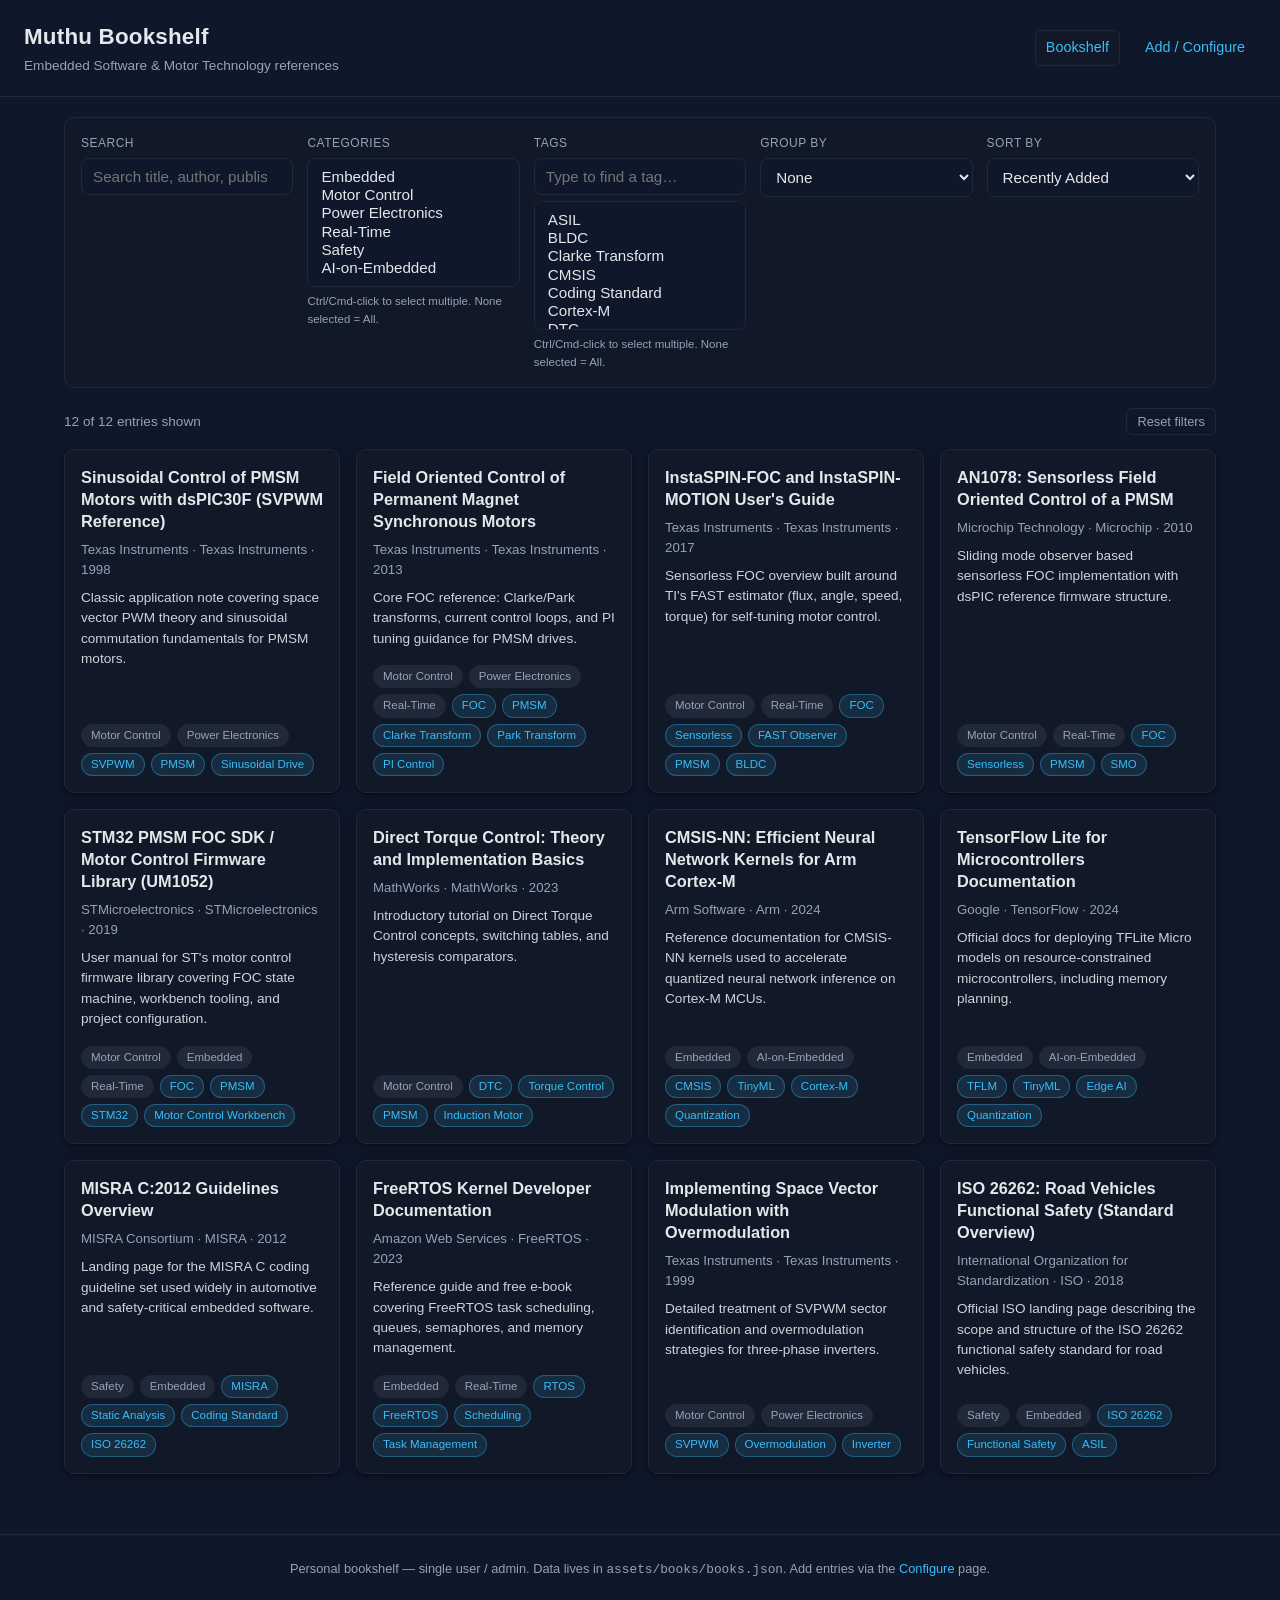
==== pages/bookshelf.html @ e0b72f69 "Initial bookshelf app: pages, css, js, seed data" ====
<!DOCTYPE html>
<html lang="en">
<head>
  <meta charset="UTF-8" />
  <meta name="viewport" content="width=device-width, initial-scale=1.0" />
  <title>Bookshelf — Embedded &amp; Motor Technology</title>
  <meta name="description" content="Personal bookshelf of embedded software and motor control references." />
  <link rel="stylesheet" href="../css/bookshelf.css" />
</head>
<body>
  <a class="skip-link" href="#main-content">Skip to content</a>

  <header class="page-header">
    <div>
      <h1>Muthu Bookshelf</h1>
      <div class="subtitle">Embedded Software &amp; Motor Technology references</div>
    </div>
    <nav class="header-nav" aria-label="Primary">
      <a href="bookshelf.html" class="active">Bookshelf</a>
      <a href="books-config.html">Add / Configure</a>
    </nav>
  </header>

  <main id="main-content">
    <section class="controls" aria-label="Search and filter controls">
      <div class="control-group">
        <label for="search-input">Search</label>
        <input
          type="search"
          id="search-input"
          placeholder="Search title, author, publisher, tags…"
          autocomplete="off"
        />
      </div>

      <div class="control-group">
        <label for="category-filter">Categories</label>
        <select id="category-filter" multiple size="6" aria-describedby="category-hint">
          <option value="Embedded">Embedded</option>
          <option value="Motor Control">Motor Control</option>
          <option value="Power Electronics">Power Electronics</option>
          <option value="Real-Time">Real-Time</option>
          <option value="Safety">Safety</option>
          <option value="AI-on-Embedded">AI-on-Embedded</option>
        </select>
        <span class="hint" id="category-hint">Ctrl/Cmd-click to select multiple. None selected = All.</span>
      </div>

      <div class="control-group">
        <label for="tag-filter">Tags</label>
        <input
          type="text"
          id="tag-typeahead"
          placeholder="Type to find a tag…"
          autocomplete="off"
          aria-describedby="tag-hint"
        />
        <select id="tag-filter" multiple size="6"></select>
        <span class="hint" id="tag-hint">Ctrl/Cmd-click to select multiple. None selected = All.</span>
      </div>

      <div class="control-group">
        <label for="group-by">Group by</label>
        <select id="group-by">
          <option value="none">None</option>
          <option value="year">Year</option>
          <option value="category">Category</option>
        </select>
      </div>

      <div class="control-group">
        <label for="sort-by">Sort by</label>
        <select id="sort-by">
          <option value="recent">Recently Added</option>
          <option value="title">Title (A→Z)</option>
          <option value="year">Year (newest first)</option>
        </select>
      </div>
    </section>

    <div class="results-meta">
      <span id="results-count" aria-live="polite">Loading…</span>
      <button type="button" id="reset-filters-btn">Reset filters</button>
    </div>

    <div id="results-container" aria-live="polite" aria-atomic="false">
      <div class="state-message" id="initial-loading-message">
        <strong>Loading bookshelf…</strong>
        Fetching assets/books/books.json
      </div>
    </div>
  </main>

  <footer class="site-footer">
    Personal bookshelf — single user / admin. Data lives in
    <code>assets/books/books.json</code>. Add entries via the
    <a href="books-config.html">Configure</a> page.
  </footer>

  <script src="../js/bookshelf.js"></script>
</body>
</html>
---- css/bookshelf.css ----
/* ==========================================================================
   Bookshelf - Dark Theme Stylesheet
   Shared by pages/bookshelf.html and pages/books-config.html
   ========================================================================== */

:root {
  --bg: #0f172a;
  --card: #111827;
  --border: #1f2937;
  --text: #e5e7eb;
  --muted: #94a3b8;
  --accent: #38bdf8;
  --accent-dark: #0284c7;
  --danger: #f87171;
  --success: #4ade80;
  --radius: 10px;
  --shadow: 0 1px 3px rgba(0, 0, 0, 0.4), 0 4px 14px rgba(0, 0, 0, 0.25);
}

* {
  box-sizing: border-box;
}

html, body {
  margin: 0;
  padding: 0;
}

body {
  background-color: var(--bg);
  color: var(--text);
  font-family: "Segoe UI", Roboto, Helvetica, Arial, sans-serif;
  line-height: 1.5;
  min-height: 100vh;
}

a {
  color: var(--accent);
  text-decoration: none;
}

a:hover,
a:focus {
  text-decoration: underline;
}

/* Focus visibility for accessibility */
a:focus-visible,
button:focus-visible,
input:focus-visible,
select:focus-visible,
textarea:focus-visible,
[tabindex]:focus-visible {
  outline: 3px solid var(--accent);
  outline-offset: 2px;
}

.skip-link {
  position: absolute;
  left: -999px;
  top: 0;
  background: var(--accent);
  color: #00131a;
  padding: 8px 12px;
  border-radius: 6px;
  z-index: 100;
}

.skip-link:focus {
  left: 8px;
  top: 8px;
}

/* ---------------- Layout shell ---------------- */

.page-header {
  border-bottom: 1px solid var(--border);
  padding: 20px 24px;
  display: flex;
  flex-wrap: wrap;
  align-items: center;
  justify-content: space-between;
  gap: 12px;
}

.page-header h1 {
  margin: 0;
  font-size: 1.4rem;
  font-weight: 600;
  letter-spacing: 0.2px;
}

.page-header .subtitle {
  color: var(--muted);
  font-size: 0.85rem;
  margin-top: 2px;
}

.header-nav {
  display: flex;
  gap: 14px;
  font-size: 0.9rem;
}

.header-nav a {
  padding: 6px 10px;
  border-radius: 6px;
  border: 1px solid transparent;
}

.header-nav a.active,
.header-nav a:hover {
  border-color: var(--border);
  background: var(--card);
  text-decoration: none;
}

main {
  max-width: 1200px;
  margin: 0 auto;
  padding: 20px 24px 60px;
}

footer.site-footer {
  text-align: center;
  color: var(--muted);
  font-size: 0.8rem;
  padding: 24px;
  border-top: 1px solid var(--border);
}

/* ---------------- Controls / filter bar ---------------- */

.controls {
  background: var(--card);
  border: 1px solid var(--border);
  border-radius: var(--radius);
  padding: 16px;
  margin-bottom: 20px;
  display: grid;
  gap: 14px;
  grid-template-columns: repeat(auto-fit, minmax(200px, 1fr));
}

.control-group {
  display: flex;
  flex-direction: column;
  gap: 6px;
  min-width: 0;
}

.control-group label {
  font-size: 0.75rem;
  text-transform: uppercase;
  letter-spacing: 0.5px;
  color: var(--muted);
}

input[type="text"],
input[type="search"],
input[type="number"],
input[type="url"],
input[type="password"],
select,
textarea {
  background: var(--bg);
  border: 1px solid var(--border);
  color: var(--text);
  border-radius: 8px;
  padding: 9px 11px;
  font-size: 0.95rem;
  font-family: inherit;
  width: 100%;
}

select[multiple] {
  min-height: 110px;
}

textarea {
  resize: vertical;
  min-height: 70px;
}

.control-group .hint {
  font-size: 0.72rem;
  color: var(--muted);
}

.results-meta {
  display: flex;
  justify-content: space-between;
  align-items: baseline;
  flex-wrap: wrap;
  gap: 8px;
  margin-bottom: 14px;
  color: var(--muted);
  font-size: 0.85rem;
}

.results-meta button {
  background: transparent;
  border: 1px solid var(--border);
  color: var(--muted);
  border-radius: 6px;
  padding: 5px 10px;
  cursor: pointer;
  font-size: 0.8rem;
}

.results-meta button:hover {
  color: var(--text);
  border-color: var(--accent);
}

/* ---------------- Cards / grid ---------------- */

.group-heading {
  font-size: 1rem;
  color: var(--accent);
  margin: 28px 0 12px;
  padding-bottom: 6px;
  border-bottom: 1px solid var(--border);
}

.group-heading:first-of-type {
  margin-top: 8px;
}

.book-grid {
  display: grid;
  grid-template-columns: repeat(auto-fill, minmax(260px, 1fr));
  gap: 16px;
}

.book-card {
  background: var(--card);
  border: 1px solid var(--border);
  border-radius: var(--radius);
  padding: 16px;
  box-shadow: var(--shadow);
  display: flex;
  flex-direction: column;
  gap: 8px;
  min-height: 100%;
}

.book-card h3 {
  margin: 0;
  font-size: 1.02rem;
  line-height: 1.35;
}

.book-card h3 a {
  color: var(--text);
}

.book-card h3 a:hover,
.book-card h3 a:focus {
  color: var(--accent);
}

.book-meta-line {
  color: var(--muted);
  font-size: 0.83rem;
}

.book-notes {
  font-size: 0.85rem;
  color: var(--text);
  opacity: 0.9;
  margin: 0;
}

.tag-row {
  display: flex;
  flex-wrap: wrap;
  gap: 6px;
  margin-top: auto;
  padding-top: 8px;
}

.tag-chip {
  background: rgba(56, 189, 248, 0.12);
  color: var(--accent);
  border: 1px solid rgba(56, 189, 248, 0.35);
  border-radius: 999px;
  padding: 2px 9px;
  font-size: 0.72rem;
  white-space: nowrap;
}

.category-chip {
  background: rgba(148, 163, 184, 0.12);
  color: var(--muted);
  border: 1px solid var(--border);
  border-radius: 999px;
  padding: 2px 9px;
  font-size: 0.72rem;
  white-space: nowrap;
}

.book-card .card-footer-link {
  font-size: 0.8rem;
  color: var(--accent);
}

/* ---------------- States ---------------- */

.state-message {
  text-align: center;
  padding: 50px 20px;
  color: var(--muted);
  border: 1px dashed var(--border);
  border-radius: var(--radius);
  background: var(--card);
}

.state-message.error {
  color: var(--danger);
  border-color: rgba(248, 113, 113, 0.4);
}

.state-message strong {
  display: block;
  color: var(--text);
  font-size: 1rem;
  margin-bottom: 6px;
}

/* ---------------- Buttons ---------------- */

.btn {
  display: inline-flex;
  align-items: center;
  justify-content: center;
  gap: 6px;
  background: var(--accent);
  color: #00131a;
  border: none;
  border-radius: 8px;
  padding: 10px 16px;
  font-size: 0.92rem;
  font-weight: 600;
  cursor: pointer;
}

.btn:hover {
  background: var(--accent-dark);
}

.btn.secondary {
  background: transparent;
  color: var(--text);
  border: 1px solid var(--border);
}

.btn.secondary:hover {
  border-color: var(--accent);
  color: var(--accent);
}

.btn.danger {
  background: var(--danger);
  color: #200505;
}

.btn[disabled] {
  opacity: 0.5;
  cursor: not-allowed;
}

/* ---------------- Form (config page) ---------------- */

.form-card {
  background: var(--card);
  border: 1px solid var(--border);
  border-radius: var(--radius);
  padding: 22px;
  margin-bottom: 24px;
}

.form-card h2 {
  margin-top: 0;
  font-size: 1.1rem;
}

.form-grid {
  display: grid;
  grid-template-columns: repeat(auto-fit, minmax(220px, 1fr));
  gap: 14px;
}

.form-grid .full-width {
  grid-column: 1 / -1;
}

.field-error {
  color: var(--danger);
  font-size: 0.78rem;
  min-height: 1em;
}

.chips-helper {
  display: flex;
  flex-wrap: wrap;
  gap: 6px;
  margin-top: 6px;
}

.chips-helper button {
  background: var(--bg);
  border: 1px solid var(--border);
  color: var(--muted);
  border-radius: 999px;
  padding: 4px 10px;
  font-size: 0.75rem;
  cursor: pointer;
}

.chips-helper button:hover {
  border-color: var(--accent);
  color: var(--accent);
}

.form-actions {
  display: flex;
  gap: 10px;
  flex-wrap: wrap;
  margin-top: 18px;
}

.snippet-box {
  background: var(--bg);
  border: 1px solid var(--border);
  border-radius: 8px;
  padding: 14px;
  font-family: "SFMono-Regular", Consolas, "Liberation Mono", Menlo, monospace;
  font-size: 0.82rem;
  white-space: pre-wrap;
  word-break: break-word;
  max-height: 320px;
  overflow: auto;
}

.notice {
  border-radius: 8px;
  padding: 12px 14px;
  font-size: 0.85rem;
  margin: 10px 0;
  border: 1px solid var(--border);
}

.notice.warn {
  border-color: rgba(248, 113, 113, 0.4);
  color: #fecaca;
  background: rgba(248, 113, 113, 0.08);
}

.notice.info {
  border-color: rgba(56, 189, 248, 0.35);
  color: #bae6fd;
  background: rgba(56, 189, 248, 0.06);
}

.notice.success {
  border-color: rgba(74, 222, 128, 0.4);
  color: #bbf7d0;
  background: rgba(74, 222, 128, 0.07);
}

details.advanced-panel {
  border: 1px solid var(--border);
  border-radius: var(--radius);
  background: var(--card);
  padding: 14px 16px;
}

details.advanced-panel summary {
  cursor: pointer;
  font-weight: 600;
  color: var(--accent);
}

.api-status-log {
  font-family: monospace;
  font-size: 0.78rem;
  background: var(--bg);
  border: 1px solid var(--border);
  border-radius: 8px;
  padding: 10px 12px;
  margin-top: 10px;
  max-height: 160px;
  overflow: auto;
  color: var(--muted);
}

.visually-hidden {
  position: absolute;
  width: 1px;
  height: 1px;
  overflow: hidden;
  clip: rect(0 0 0 0);
  white-space: nowrap;
}

/* ---------------- Responsive ---------------- */

@media (max-width: 480px) {
  .page-header {
    padding: 16px;
  }

  main {
    padding: 16px 14px 50px;
  }

  .book-grid {
    grid-template-columns: 1fr;
  }

  .controls {
    grid-template-columns: 1fr;
  }

  .form-actions {
    flex-direction: column;
  }

  .form-actions .btn {
    width: 100%;
  }
}
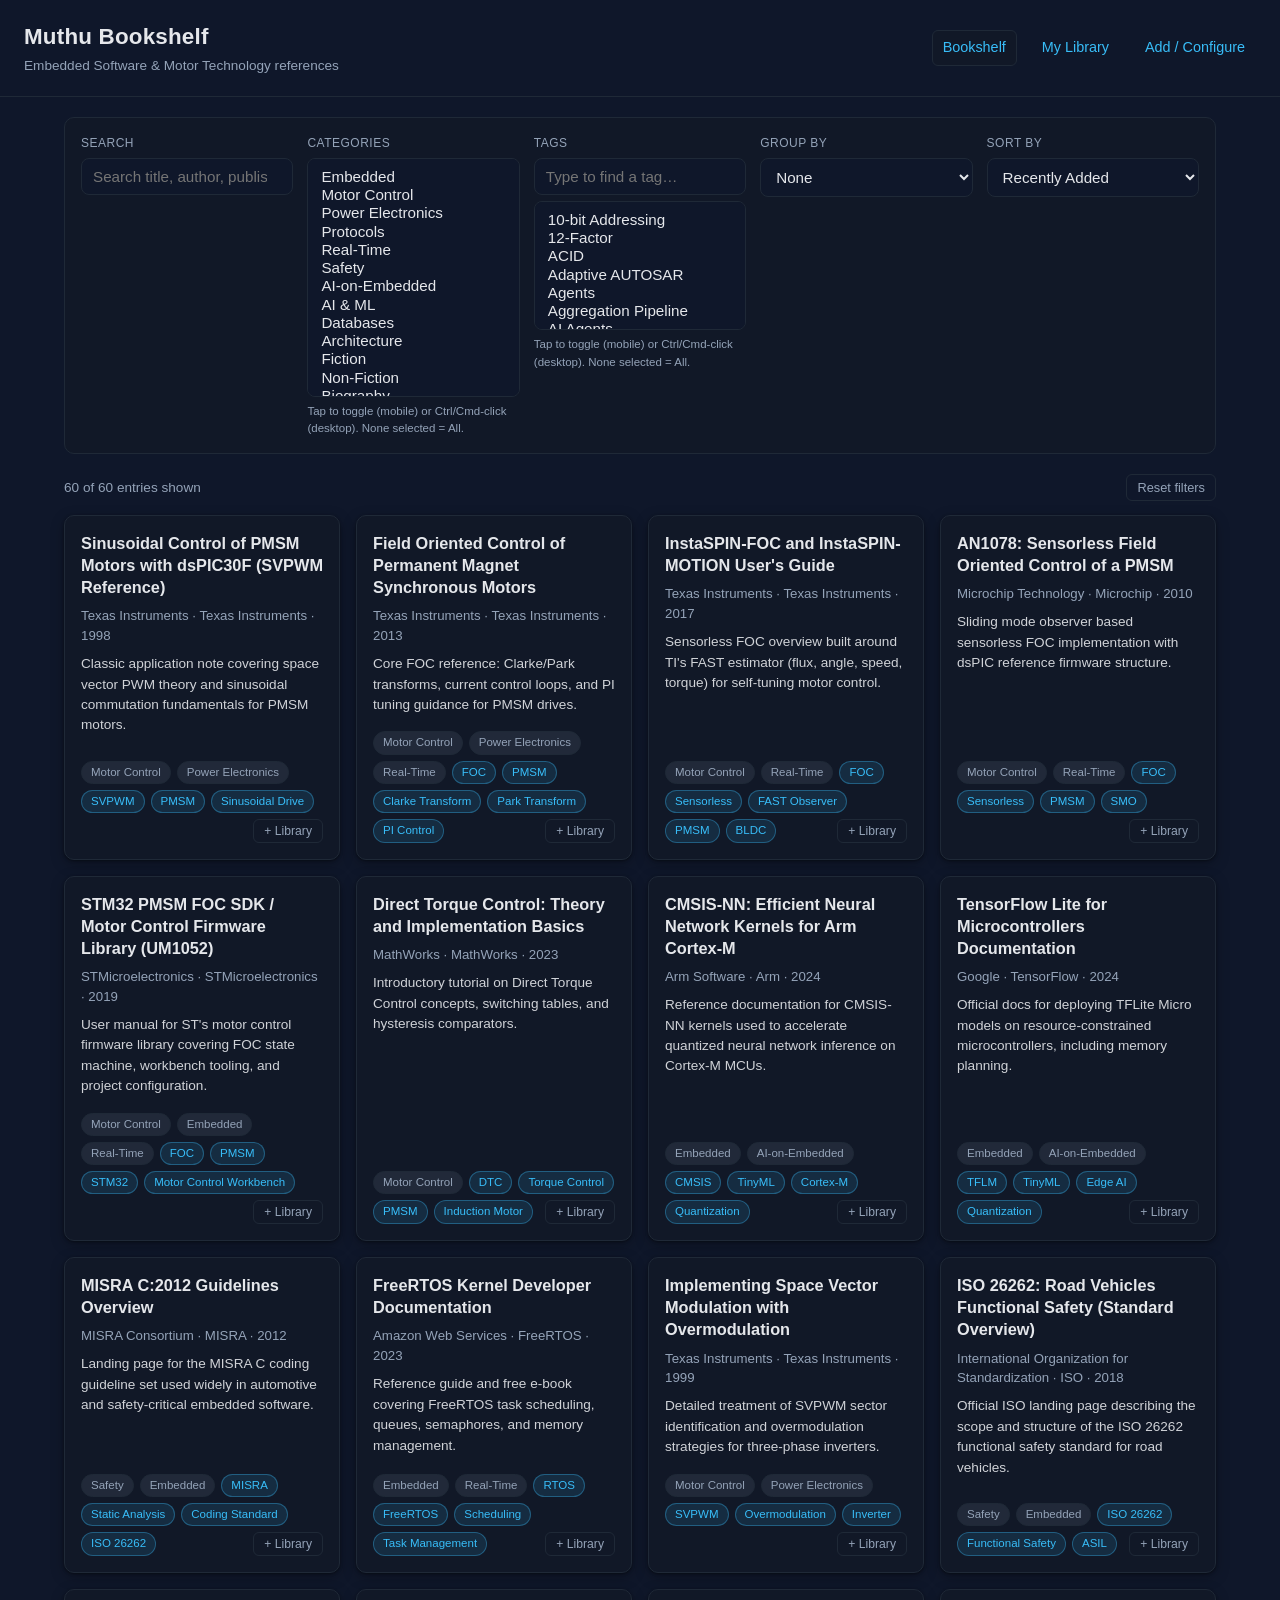
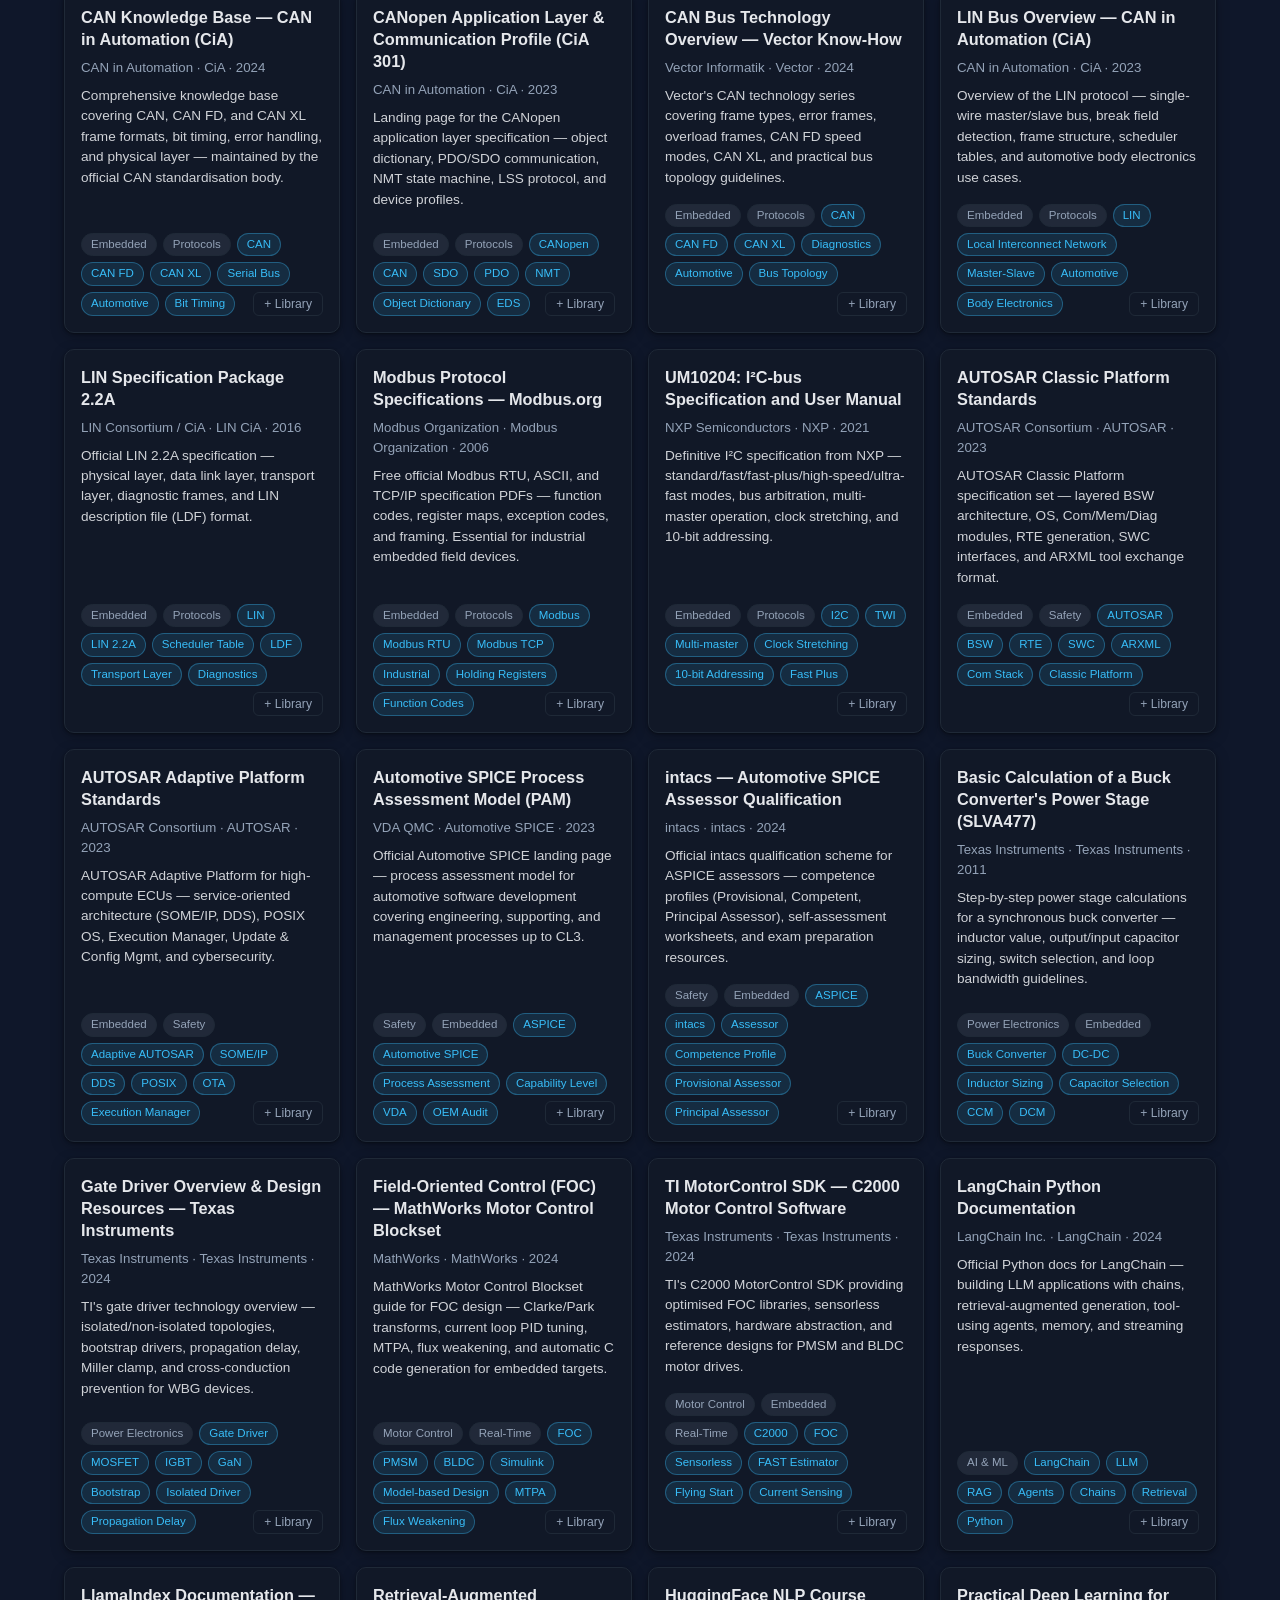
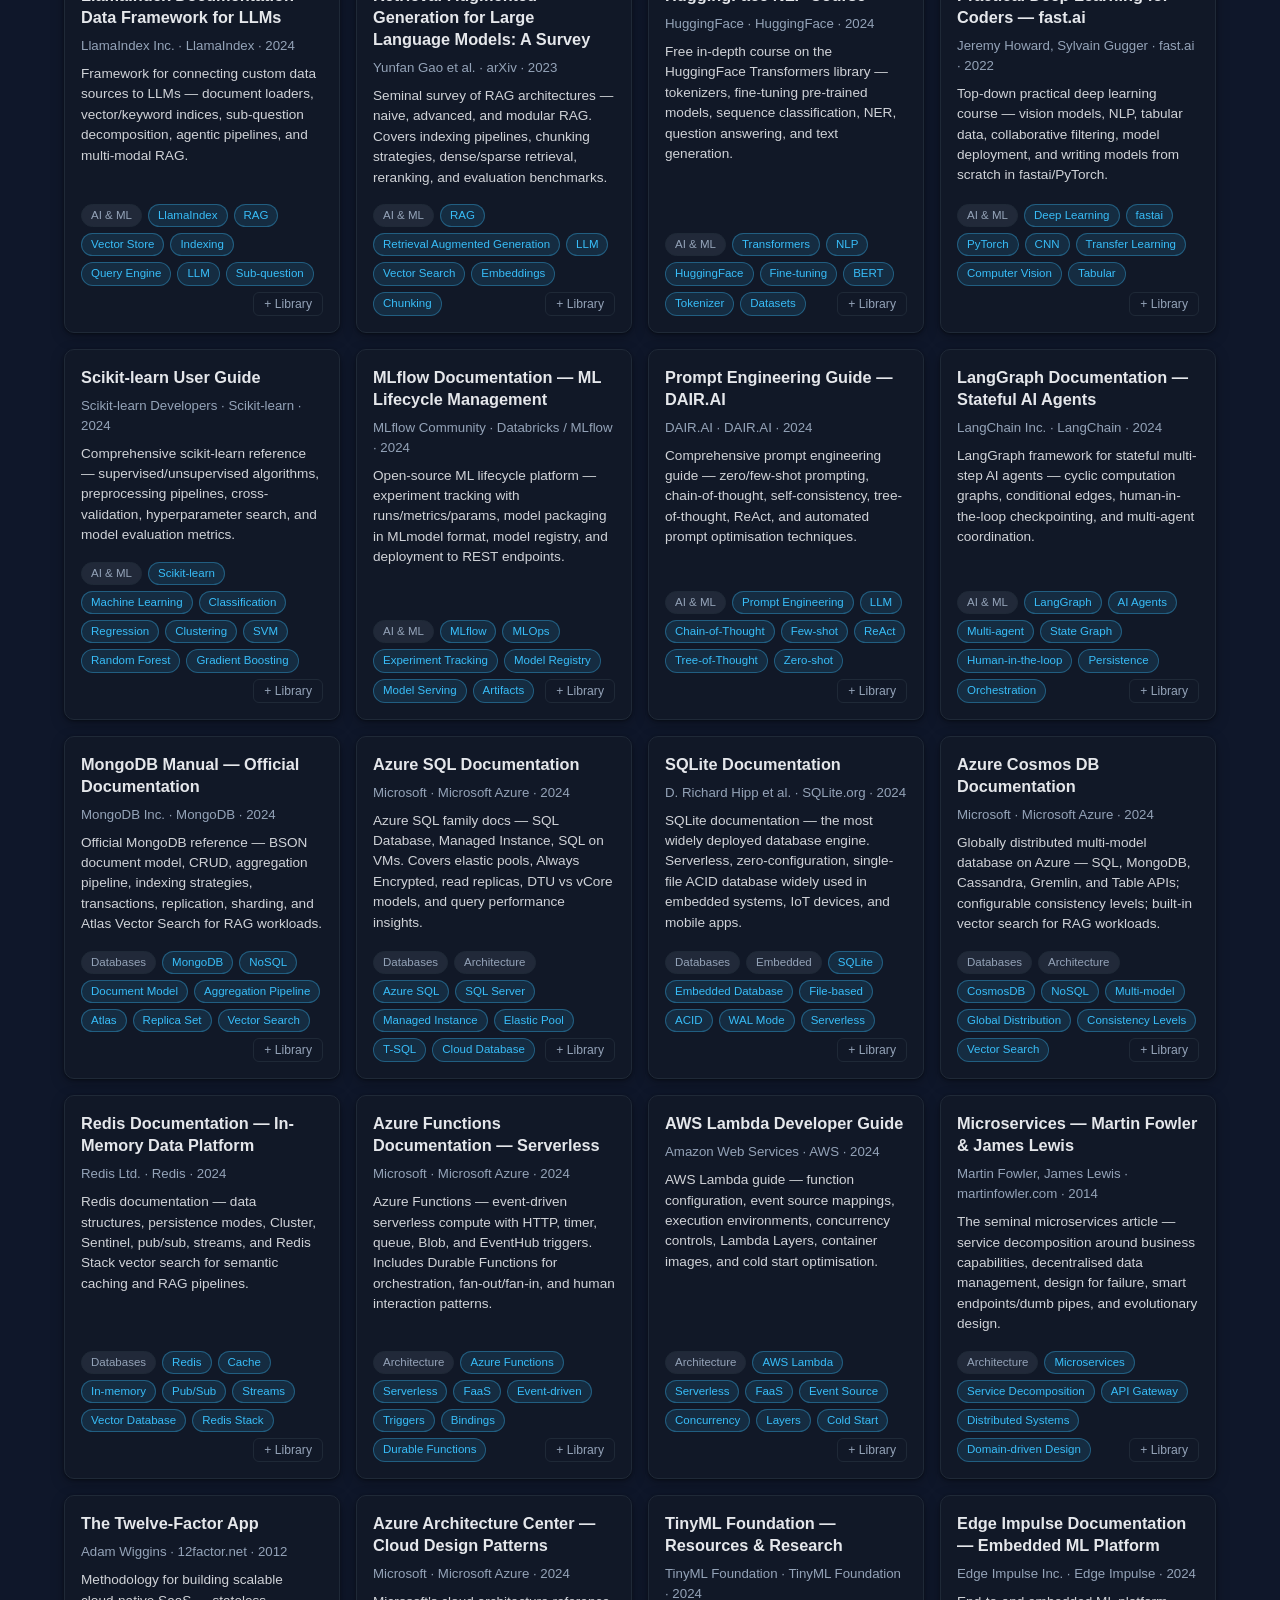
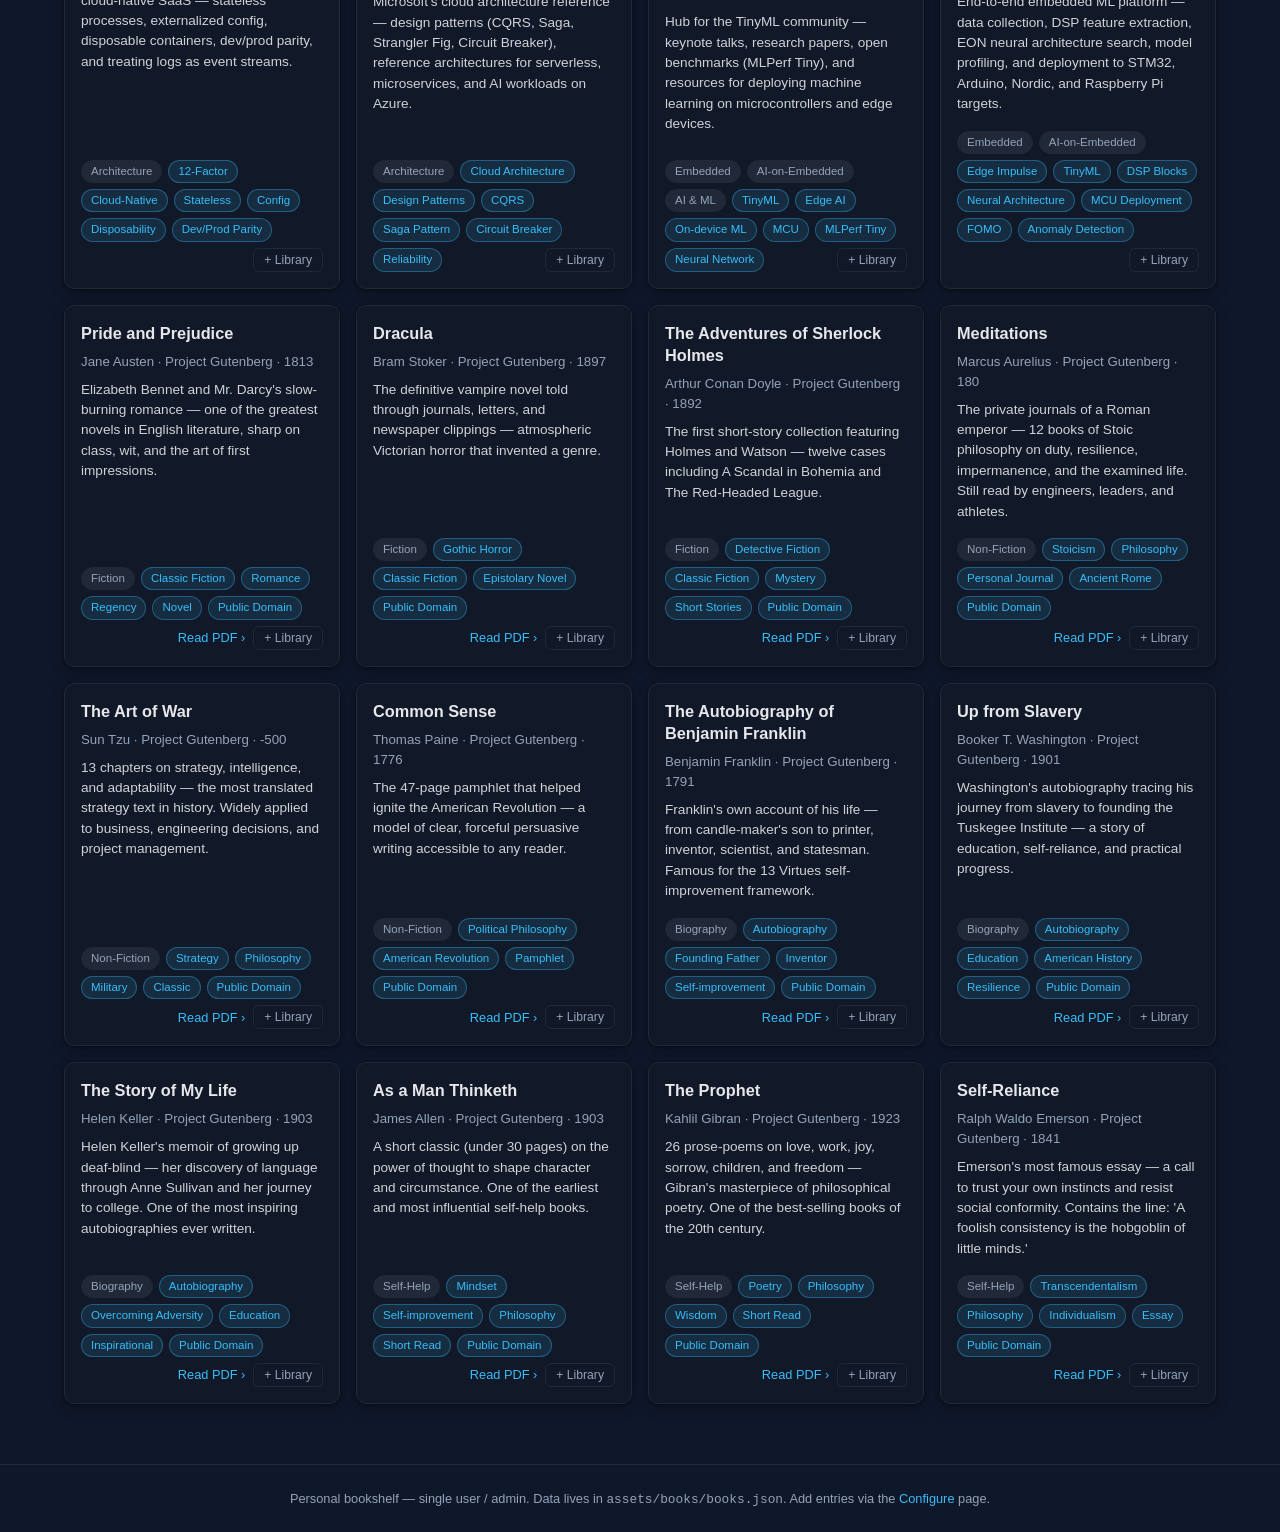
==== commit 4979f9a9: "Add mobile responsiveness, 48 new references, Library tab, and PDF reader - Mobile: pointer:coarse t" ====
--- a/pages/bookshelf.html
+++ b/pages/bookshelf.html
@@ -17,6 +17,7 @@
     </div>
     <nav class="header-nav" aria-label="Primary">
       <a href="bookshelf.html" class="active">Bookshelf</a>
+      <a href="library.html">My Library</a>
       <a href="books-config.html">Add / Configure</a>
     </nav>
   </header>
@@ -35,15 +36,23 @@
 
       <div class="control-group">
         <label for="category-filter">Categories</label>
-        <select id="category-filter" multiple size="6" aria-describedby="category-hint">
+        <select id="category-filter" multiple size="12" aria-describedby="category-hint">
           <option value="Embedded">Embedded</option>
           <option value="Motor Control">Motor Control</option>
           <option value="Power Electronics">Power Electronics</option>
+          <option value="Protocols">Protocols</option>
           <option value="Real-Time">Real-Time</option>
           <option value="Safety">Safety</option>
           <option value="AI-on-Embedded">AI-on-Embedded</option>
+          <option value="AI & ML">AI &amp; ML</option>
+          <option value="Databases">Databases</option>
+          <option value="Architecture">Architecture</option>
+          <option value="Fiction">Fiction</option>
+          <option value="Non-Fiction">Non-Fiction</option>
+          <option value="Biography">Biography</option>
+          <option value="Self-Help">Self-Help</option>
         </select>
-        <span class="hint" id="category-hint">Ctrl/Cmd-click to select multiple. None selected = All.</span>
+        <span class="hint" id="category-hint">Tap to toggle (mobile) or Ctrl/Cmd-click (desktop). None selected = All.</span>
       </div>
 
       <div class="control-group">
@@ -56,7 +65,7 @@
           aria-describedby="tag-hint"
         />
         <select id="tag-filter" multiple size="6"></select>
-        <span class="hint" id="tag-hint">Ctrl/Cmd-click to select multiple. None selected = All.</span>
+        <span class="hint" id="tag-hint">Tap to toggle (mobile) or Ctrl/Cmd-click (desktop). None selected = All.</span>
       </div>
 
       <div class="control-group">
--- a/css/bookshelf.css
+++ b/css/bookshelf.css
@@ -504,15 +504,335 @@
   white-space: nowrap;
 }
 
+/* ---------------- Library toggle button on bookshelf cards ---------------- */
+
+.card-footer-actions {
+  margin-left: auto;
+  display: inline-flex;
+  align-items: center;
+  gap: 8px;
+  flex-shrink: 0;
+}
+
+.lib-toggle-btn {
+  background: transparent;
+  border: 1px solid var(--border);
+  color: var(--muted);
+  border-radius: 6px;
+  padding: 4px 10px;
+  font-size: 0.76rem;
+  cursor: pointer;
+  white-space: nowrap;
+  transition: border-color 0.15s, color 0.15s, background 0.15s;
+}
+
+.lib-toggle-btn:hover {
+  border-color: var(--accent);
+  color: var(--accent);
+}
+
+.lib-toggle-btn.in-library {
+  background: rgba(56, 189, 248, 0.1);
+  border-color: var(--accent);
+  color: var(--accent);
+}
+
+/* ---------------- Library page ---------------- */
+
+.lib-header {
+  display: flex;
+  align-items: baseline;
+  gap: 14px;
+  margin-bottom: 20px;
+  flex-wrap: wrap;
+}
+
+.lib-heading {
+  margin: 0;
+  font-size: 1.1rem;
+}
+
+.lib-count {
+  color: var(--muted);
+  font-size: 0.85rem;
+}
+
+.lib-sort-group {
+  margin-left: auto;
+  display: flex;
+  align-items: center;
+  gap: 8px;
+  font-size: 0.85rem;
+  color: var(--muted);
+}
+
+.lib-list {
+  display: flex;
+  flex-direction: column;
+  gap: 12px;
+}
+
+.lib-card {
+  background: var(--card);
+  border: 1px solid var(--border);
+  border-radius: var(--radius);
+  padding: 16px 20px;
+  display: flex;
+  gap: 20px;
+  align-items: flex-start;
+  box-shadow: var(--shadow);
+}
+
+.lib-card-body {
+  flex: 1;
+  min-width: 0;
+}
+
+.lib-card-title {
+  margin: 0 0 4px;
+  font-size: 1rem;
+  line-height: 1.35;
+}
+
+.lib-card-actions {
+  display: flex;
+  flex-direction: column;
+  gap: 8px;
+  flex-shrink: 0;
+}
+
+.lib-progress-track {
+  background: var(--border);
+  border-radius: 999px;
+  height: 5px;
+  margin: 10px 0 4px;
+  overflow: hidden;
+}
+
+.lib-progress-fill {
+  background: var(--accent);
+  height: 100%;
+  border-radius: 999px;
+  transition: width 0.4s ease;
+}
+
+.lib-progress-text {
+  font-size: 0.78rem;
+  color: var(--muted);
+  margin: 0;
+}
+
+/* ---------------- PDF Reader page ---------------- */
+
+.reader-page {
+  display: flex;
+  flex-direction: column;
+  height: 100dvh;
+  overflow: hidden;
+}
+
+.reader-topbar {
+  border-bottom: 1px solid var(--border);
+  padding: 10px 18px;
+  display: flex;
+  align-items: center;
+  gap: 14px;
+  flex-shrink: 0;
+  flex-wrap: wrap;
+  background: var(--card);
+}
+
+.reader-topbar .back-link {
+  font-size: 0.88rem;
+  color: var(--muted);
+  white-space: nowrap;
+  text-decoration: none;
+}
+
+.reader-topbar .back-link:hover {
+  color: var(--accent);
+  text-decoration: none;
+}
+
+.reader-title {
+  flex: 1;
+  font-size: 0.92rem;
+  font-weight: 600;
+  overflow: hidden;
+  text-overflow: ellipsis;
+  white-space: nowrap;
+  min-width: 0;
+}
+
+.reader-canvas-wrapper {
+  flex: 1;
+  overflow: auto;
+  background: #0d0d1a;
+  display: flex;
+  flex-direction: column;
+  align-items: center;
+  padding: 20px 16px;
+}
+
+#pdf-canvas {
+  display: block;
+  max-width: 100%;
+  box-shadow: 0 4px 40px rgba(0, 0, 0, 0.7);
+}
+
+.reader-loading {
+  color: var(--muted);
+  padding: 80px 20px;
+  text-align: center;
+  font-size: 0.95rem;
+  line-height: 1.7;
+}
+
+.reader-loading.error {
+  color: var(--danger);
+}
+
+.reader-bottombar {
+  border-top: 1px solid var(--border);
+  padding: 10px 18px;
+  display: flex;
+  align-items: center;
+  gap: 10px;
+  flex-shrink: 0;
+  flex-wrap: wrap;
+  background: var(--card);
+}
+
+.reader-nav-btn {
+  background: var(--bg);
+  border: 1px solid var(--border);
+  color: var(--text);
+  border-radius: 8px;
+  padding: 6px 14px;
+  font-size: 1.3rem;
+  line-height: 1;
+  cursor: pointer;
+  transition: border-color 0.15s, color 0.15s;
+}
+
+.reader-nav-btn:disabled {
+  opacity: 0.3;
+  cursor: not-allowed;
+}
+
+.reader-nav-btn:not(:disabled):hover {
+  border-color: var(--accent);
+  color: var(--accent);
+}
+
+.reader-page-input {
+  width: 56px;
+  text-align: center;
+  font-size: 0.9rem;
+}
+
+.reader-page-of {
+  color: var(--muted);
+  font-size: 0.88rem;
+  white-space: nowrap;
+}
+
+.reader-progress-bar {
+  flex: 1;
+  background: var(--border);
+  border-radius: 999px;
+  height: 6px;
+  overflow: hidden;
+  min-width: 60px;
+}
+
+.reader-progress-fill {
+  background: var(--accent);
+  height: 100%;
+  border-radius: 999px;
+  transition: width 0.3s ease;
+}
+
 /* ---------------- Responsive ---------------- */
 
+/* Touch devices — enlarge tap targets and raise input font size to prevent
+   iOS Safari from auto-zooming (threshold is 16px / 1rem). */
+@media (pointer: coarse) {
+  .header-nav a {
+    padding: 10px 14px;
+    min-height: 44px;
+    display: inline-flex;
+    align-items: center;
+  }
+
+  input[type="text"],
+  input[type="search"],
+  input[type="number"],
+  input[type="url"],
+  input[type="password"],
+  select {
+    font-size: 1rem;
+    padding: 11px 13px;
+    min-height: 44px;
+  }
+
+  select[multiple] {
+    min-height: 130px;
+  }
+
+  .tag-chip,
+  .category-chip {
+    padding: 5px 12px;
+    font-size: 0.78rem;
+  }
+
+  .chips-helper button {
+    padding: 8px 14px;
+    font-size: 0.8rem;
+    min-height: 38px;
+  }
+
+  .results-meta button {
+    padding: 8px 14px;
+    min-height: 38px;
+  }
+
+  .btn {
+    padding: 12px 18px;
+    min-height: 44px;
+  }
+}
+
+/* Tablet / mid-width — collapse grids before hitting the phone breakpoint */
+@media (max-width: 640px) {
+  .controls {
+    grid-template-columns: 1fr;
+  }
+
+  .form-grid {
+    grid-template-columns: 1fr;
+  }
+}
+
+/* Small phone (≤ 480px) */
 @media (max-width: 480px) {
   .page-header {
-    padding: 16px;
+    padding: 14px 16px;
+    flex-direction: column;
+    align-items: flex-start;
+    gap: 10px;
+  }
+
+  .header-nav {
+    width: 100%;
+  }
+
+  .page-header h1 {
+    font-size: 1.2rem;
   }
 
   main {
-    padding: 16px 14px 50px;
+    padding: 14px 12px 50px;
   }
 
   .book-grid {
@@ -523,6 +843,14 @@
     grid-template-columns: 1fr;
   }
 
+  .control-group .hint {
+    font-size: 0.8rem;
+  }
+
+  .group-heading {
+    font-size: 0.95rem;
+  }
+
   .form-actions {
     flex-direction: column;
   }
@@ -530,4 +858,27 @@
   .form-actions .btn {
     width: 100%;
   }
-}
+
+  .lib-card {
+    flex-direction: column;
+  }
+
+  .lib-card-actions {
+    flex-direction: row;
+    width: 100%;
+  }
+
+  .lib-card-actions .btn {
+    flex: 1;
+    text-align: center;
+  }
+
+  .reader-bottombar {
+    gap: 6px;
+    padding: 8px 12px;
+  }
+
+  .reader-page-input {
+    width: 46px;
+  }
+}
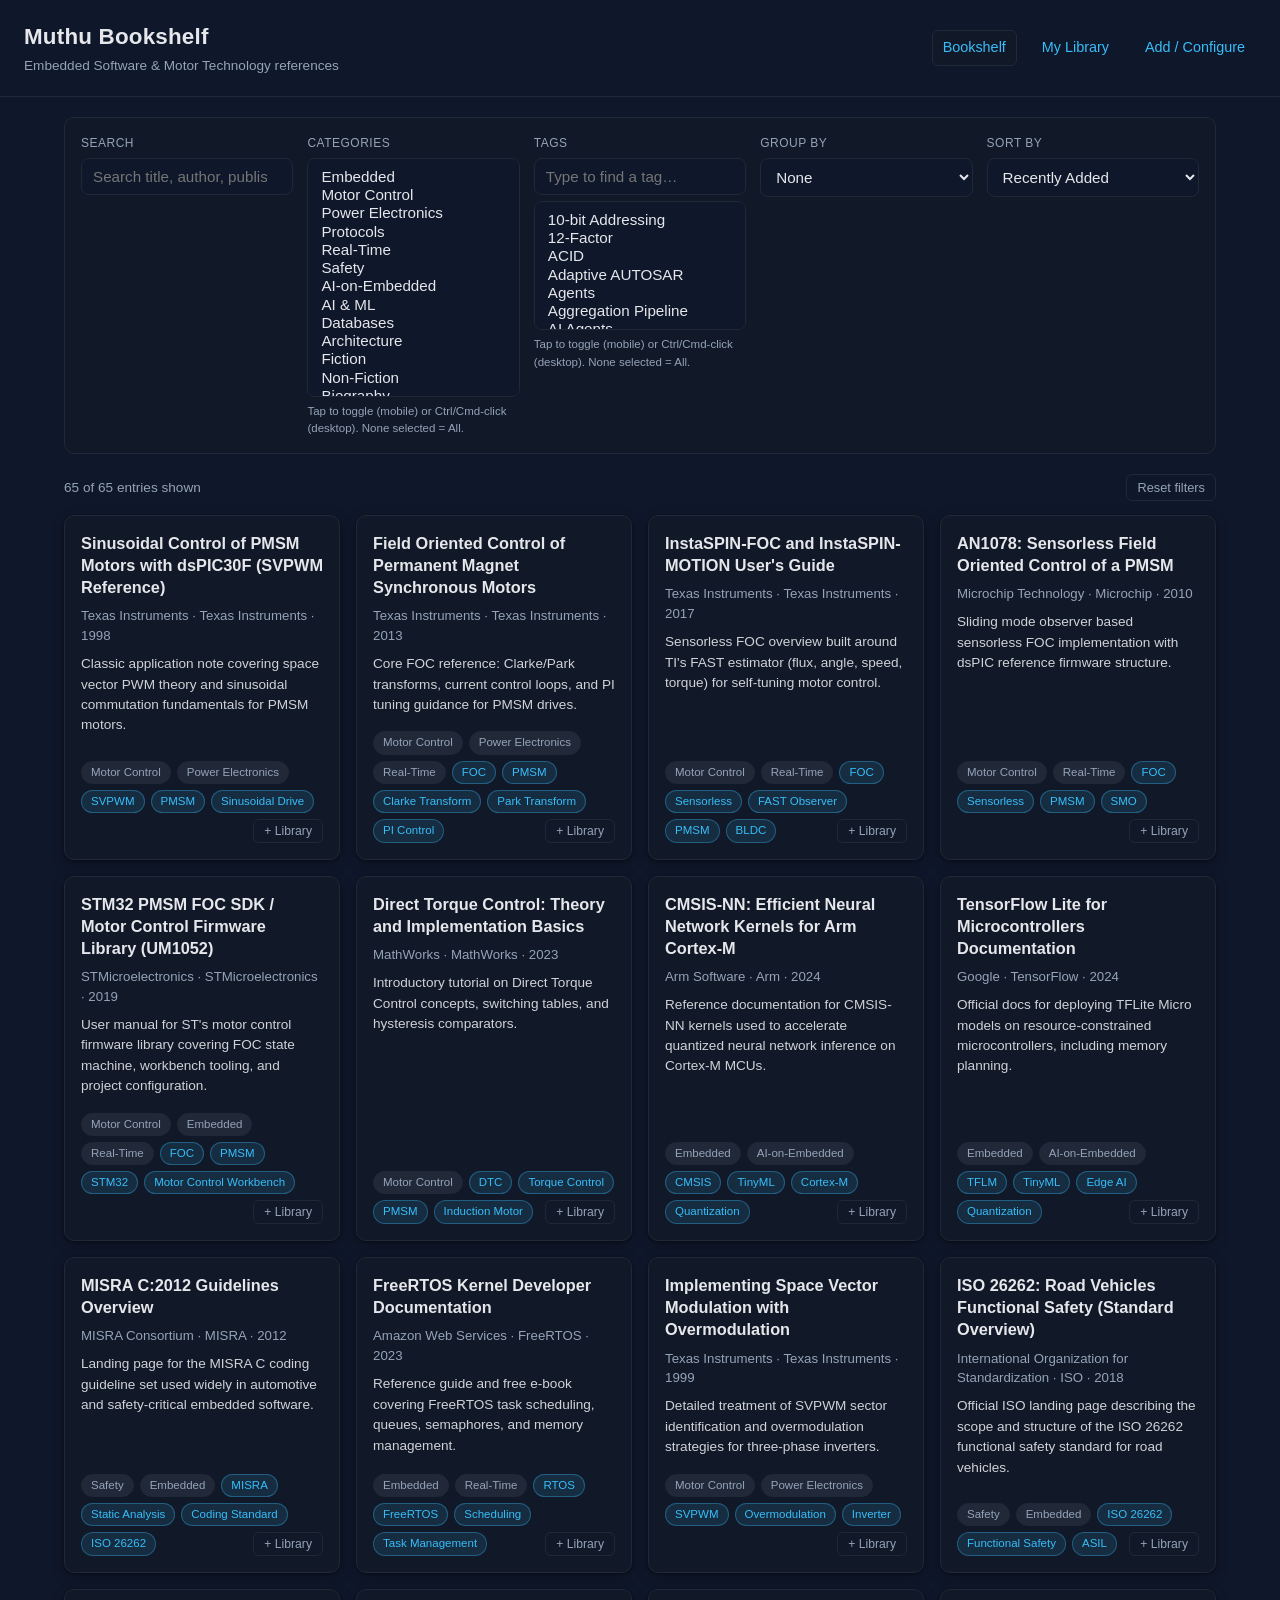
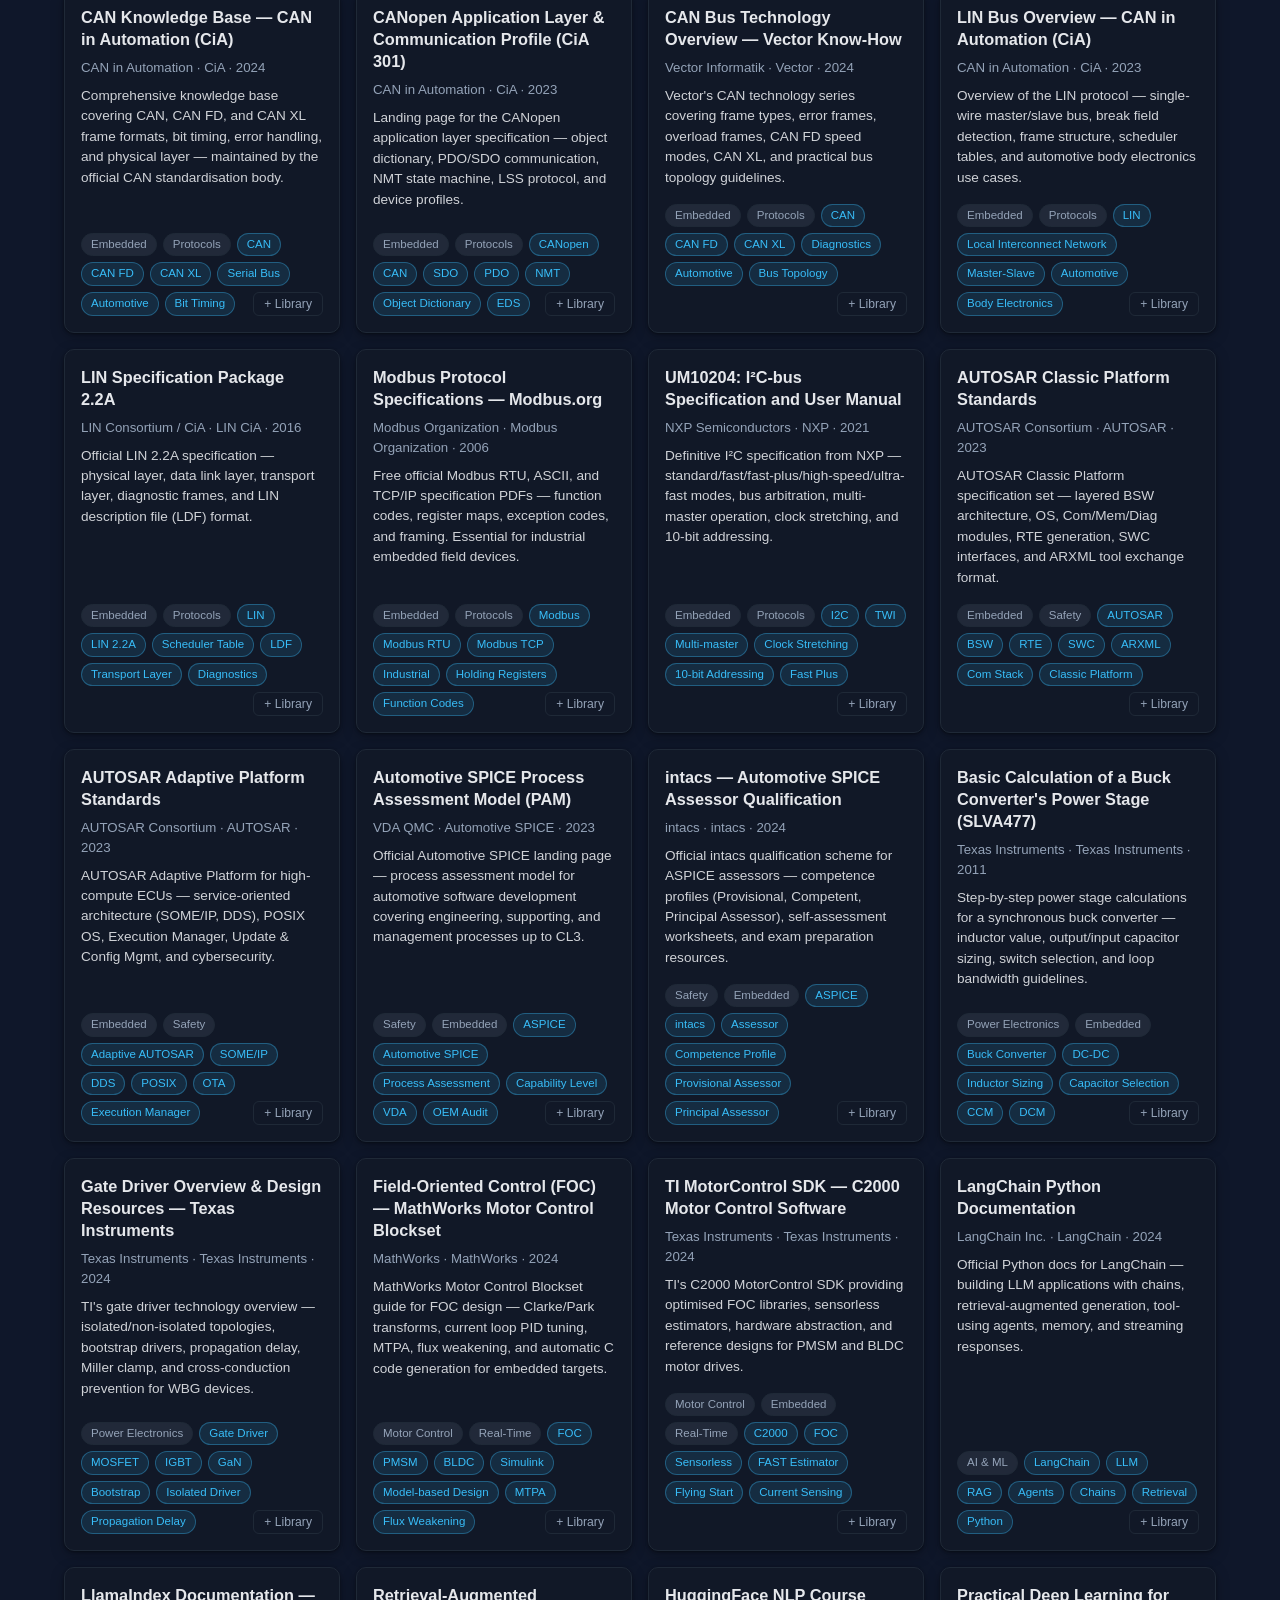
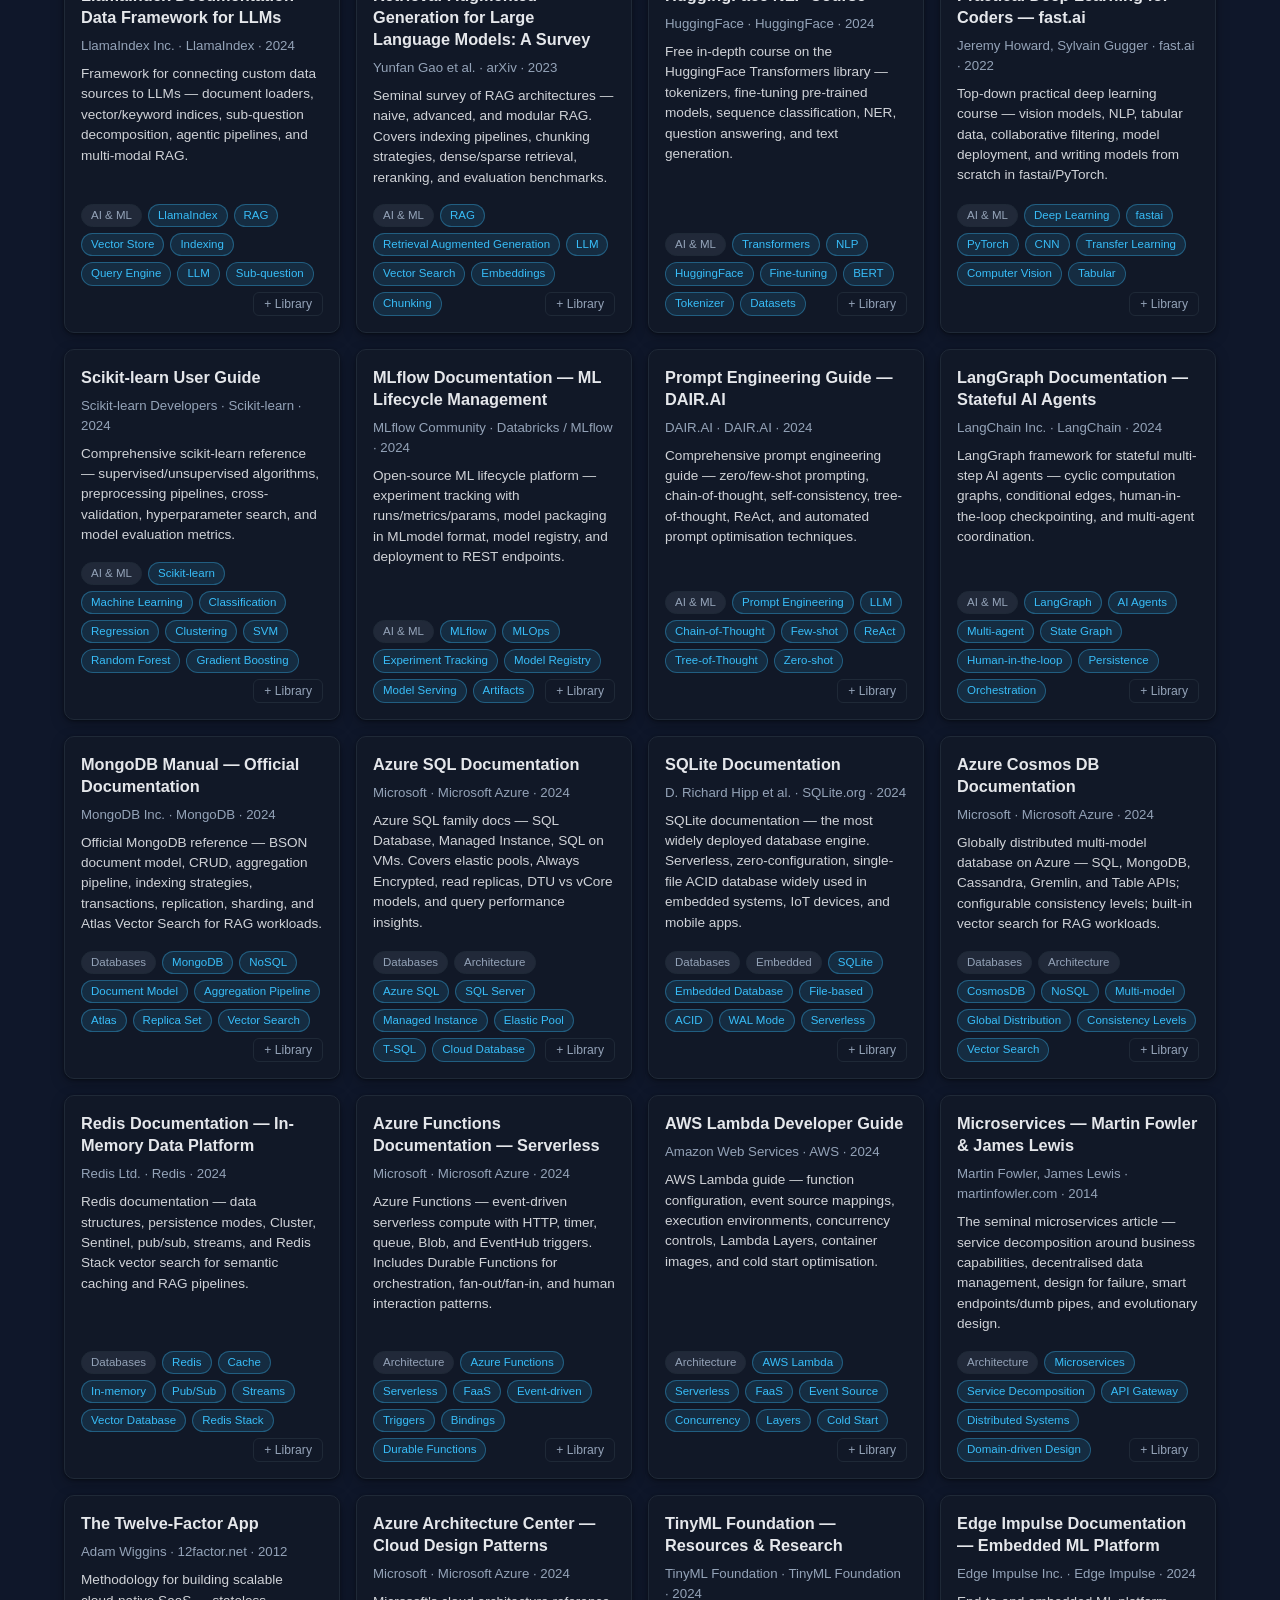
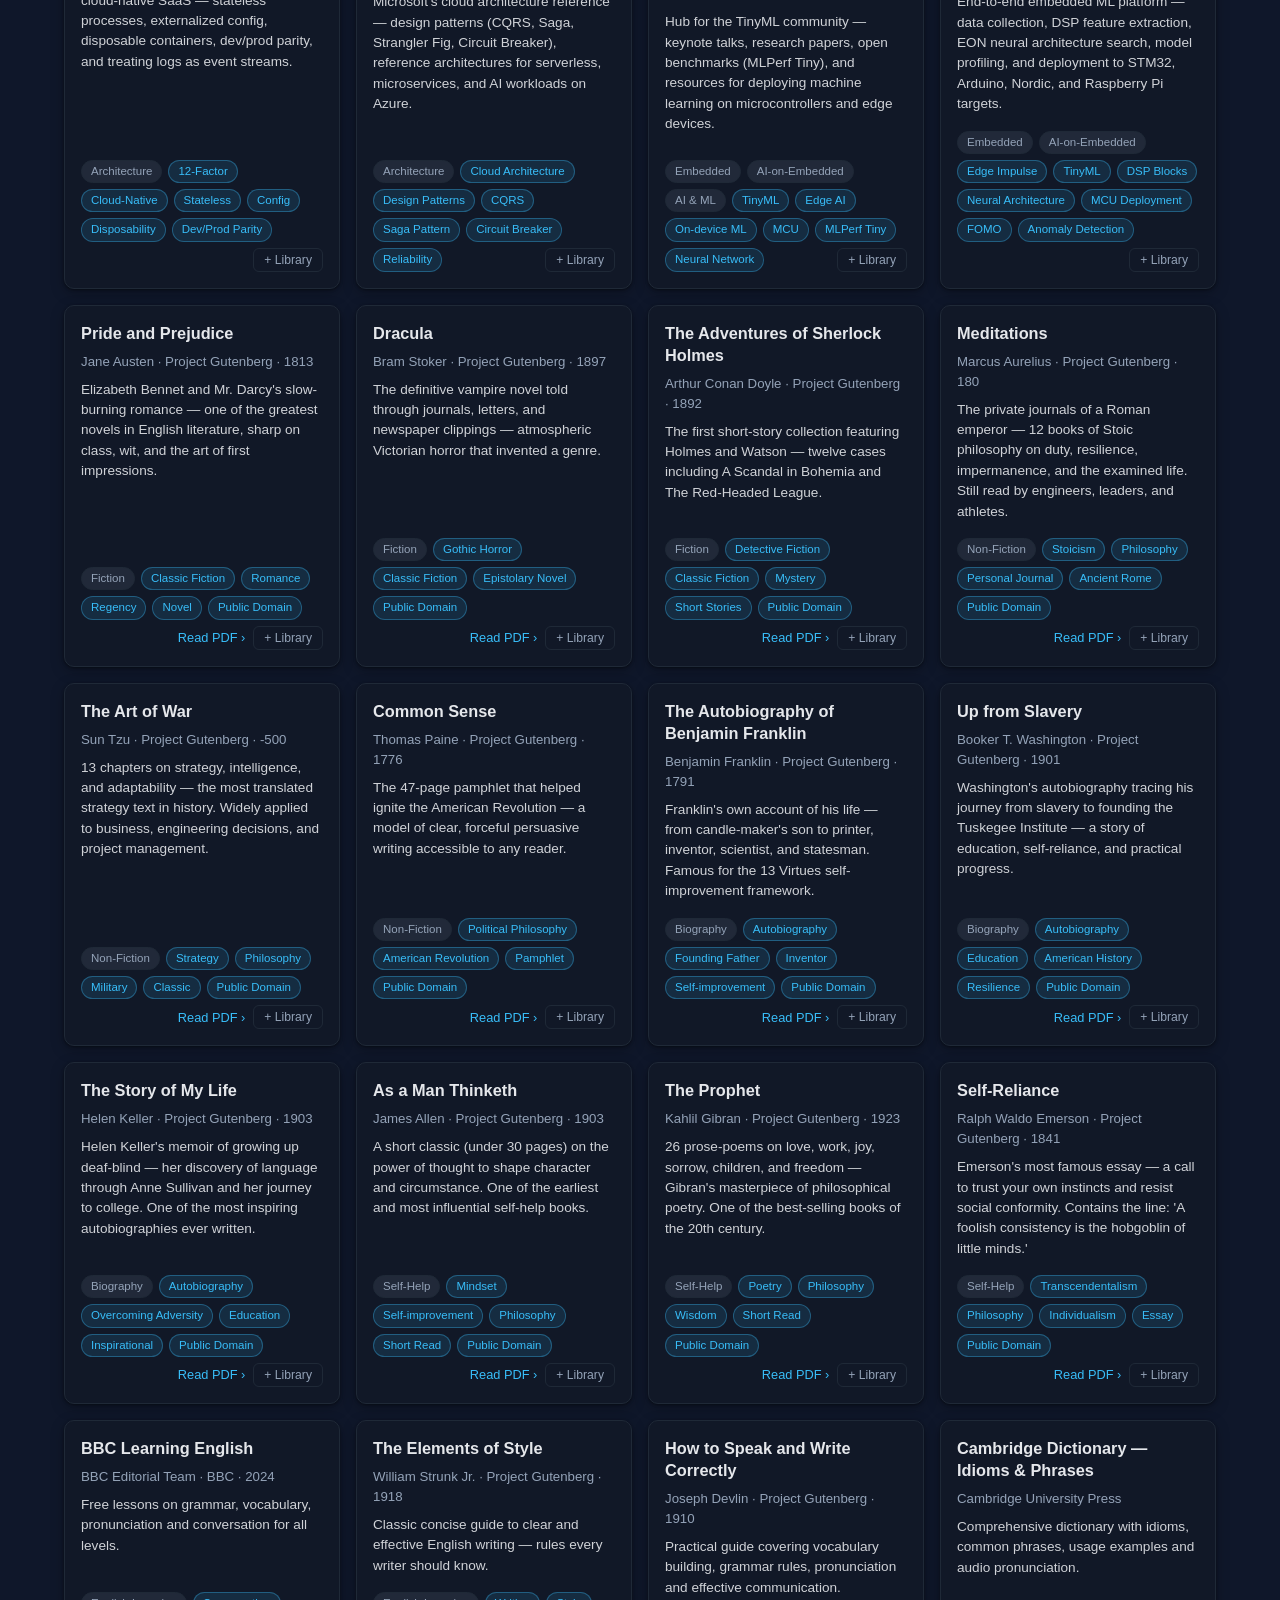
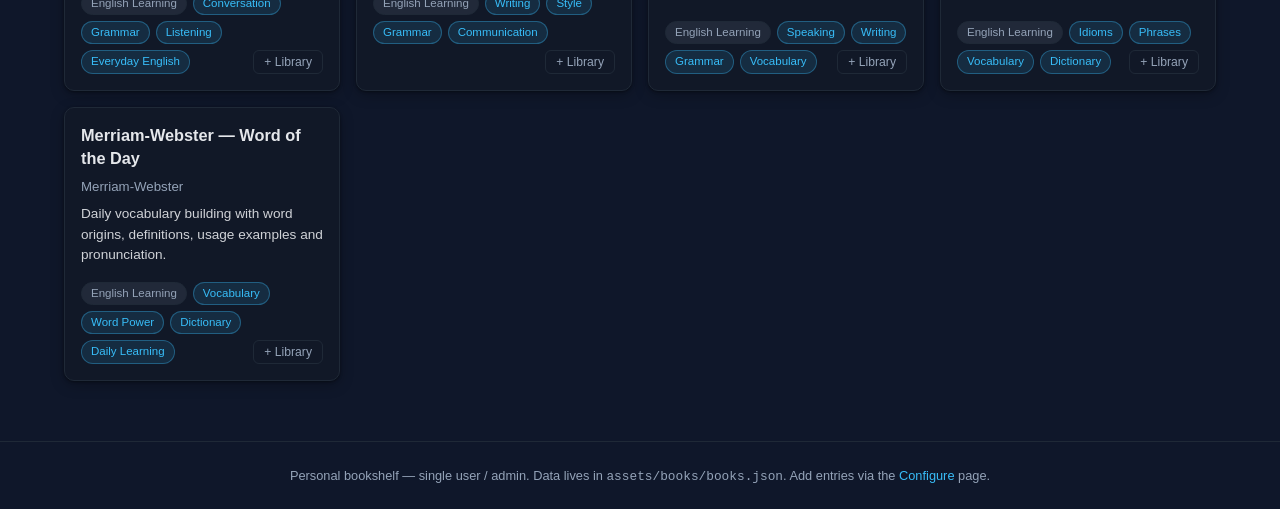
==== commit afc390ef: "Add English Learning category with 5 reference books - New category: English Learning added to books" ====
--- a/pages/bookshelf.html
+++ b/pages/bookshelf.html
@@ -51,6 +51,7 @@
           <option value="Non-Fiction">Non-Fiction</option>
           <option value="Biography">Biography</option>
           <option value="Self-Help">Self-Help</option>
+          <option value="English Learning">English Learning</option>
         </select>
         <span class="hint" id="category-hint">Tap to toggle (mobile) or Ctrl/Cmd-click (desktop). None selected = All.</span>
       </div>
